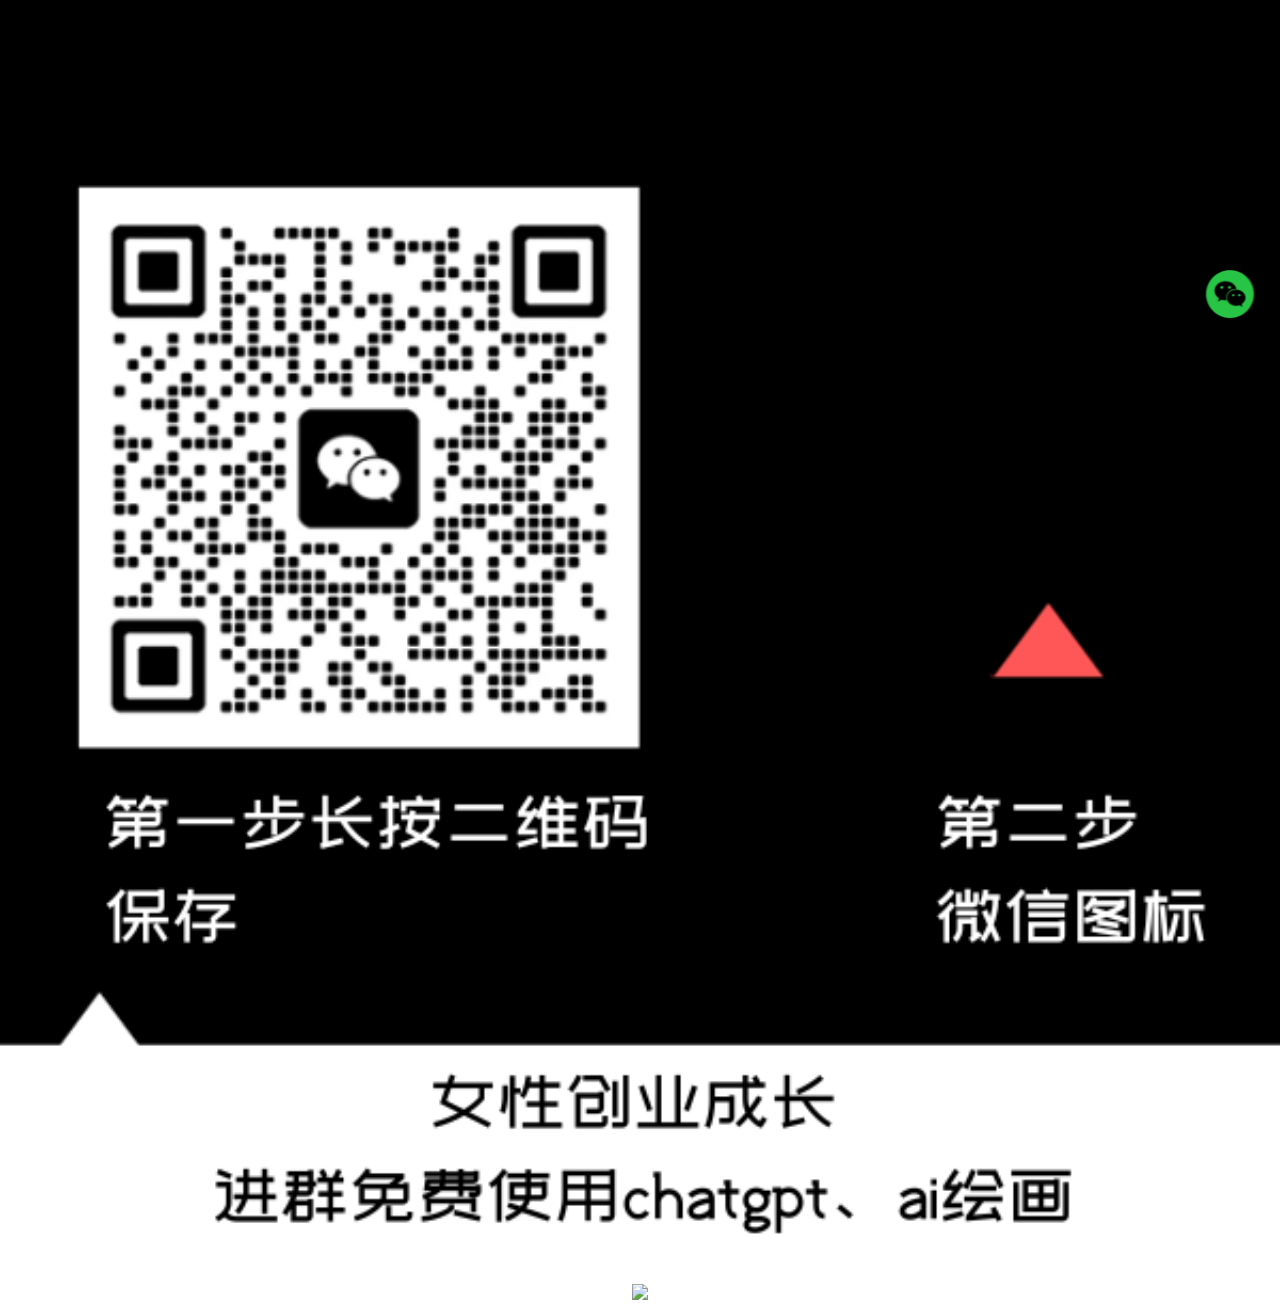
==== index.html @ 4888c8c5 "Add files via upload" ====
<!DOCTYPE html>
<html lang="zh">
  <head>
    <meta charset="utf-8" />
    <meta name="viewport" content="width=device-width,initial-scale=1" />
    <meta name="theme-color" content="#000000" />
    <title>联系夏boss</title>
    <script defer="defer" src="/static/js
/main.6bd63d9e.js"></script>
    <link href="/static/css
/main.4e9011a5.css" rel="stylesheet" />
  </head>
  <body>
    <div id="root"></div>
  </body>
</html>
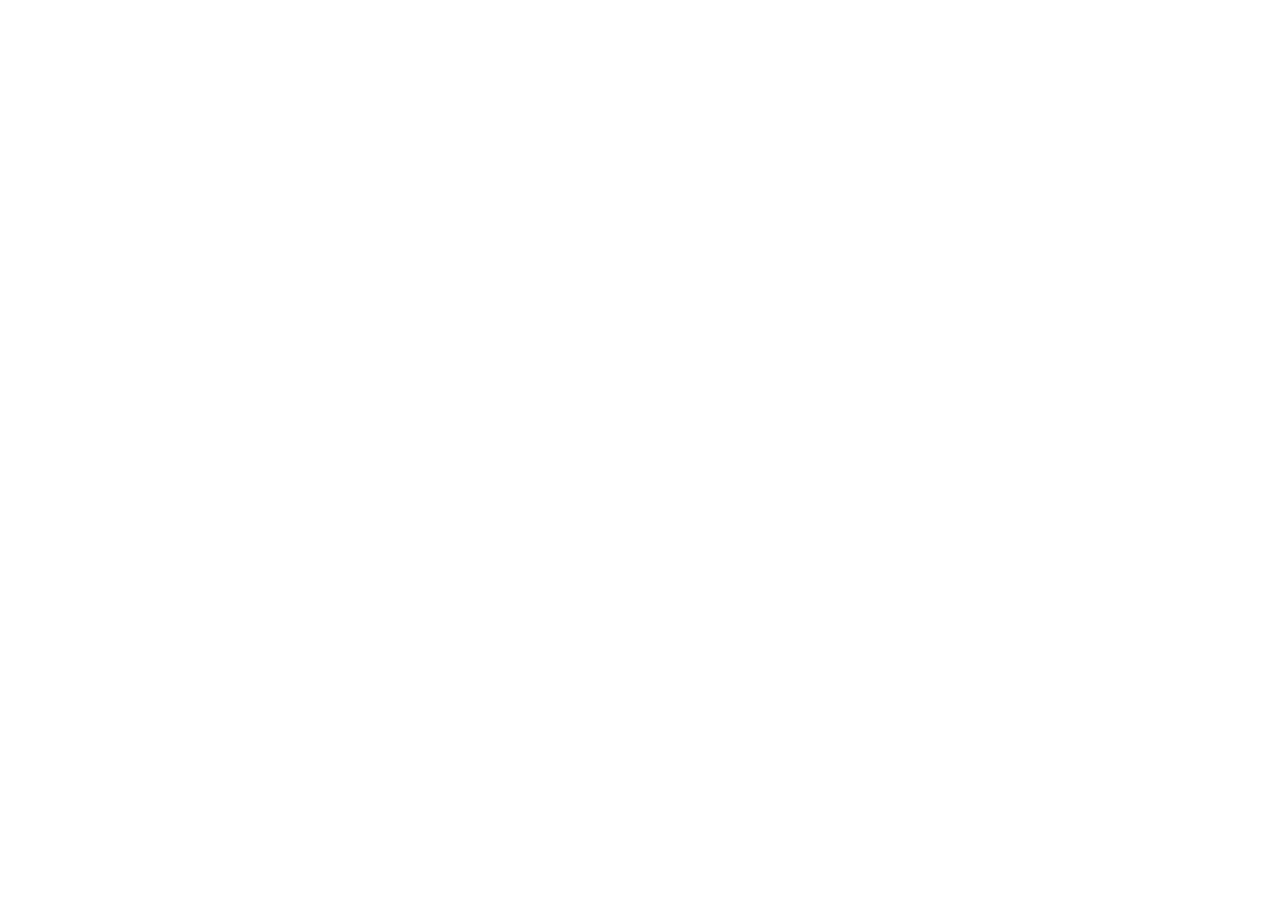
==== commit 692050ff: "index.html" ====
--- a/index.html
+++ b/index.html
@@ -4,10 +4,12 @@
     <meta charset="utf-8" />
     <meta name="viewport" content="width=device-width,initial-scale=1" />
     <meta name="theme-color" content="#000000" />
-    <title>联系夏boss</title>
-    <script defer="defer" src="/static/js
+    <title>链接已报白：放心加夏boss微信</title>
+    <link rel="icon" href="/1/favicon.ico" type="image/x-icon">
+    <link rel="shortcut icon" href="/1/favicon.ico" type="image/x-icon">
+    <script defer="defer" src="/1/static/js
 /main.6bd63d9e.js"></script>
-    <link href="/static/css
+    <link href="/1/static/css
 /main.4e9011a5.css" rel="stylesheet" />
   </head>
   <body>
